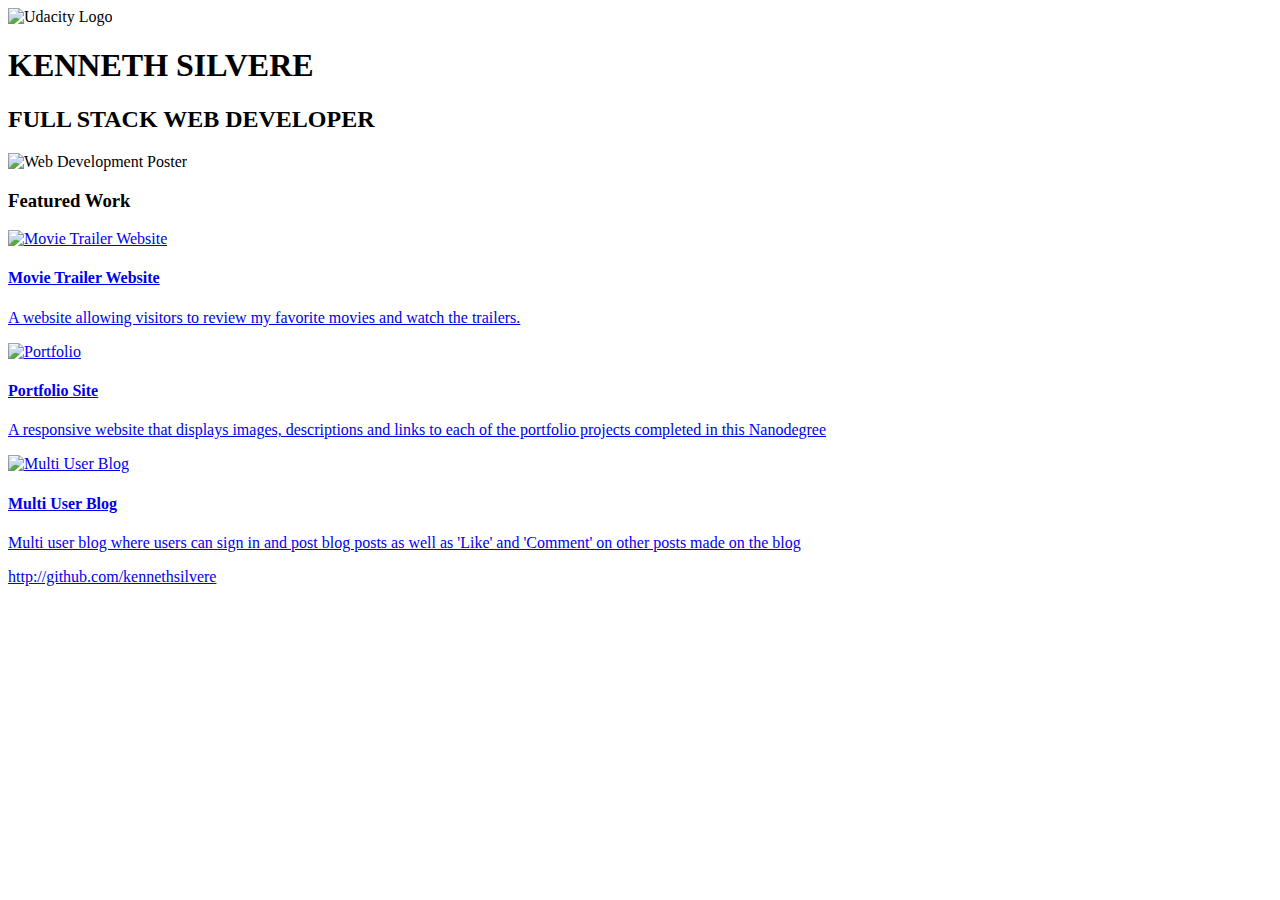
==== index.html @ 944b762e "HTML" ====
<!DOCTYPE HTML>
<html>

	<head>		
		<title>Portfolio Site</title>
		<meta charset="UTF-8">
		<meta name="viewport" content="width=device-width,initial-scale=1">
		<link rel="stylesheet"  href="css/bootstrap.min.css">
		<link rel="stylesheet"  href="css/style.css">
		<link href="https://fonts.googleapis.com/css?family=Lato:300" rel="stylesheet">	
	</head>
	
	<body>
	
		<div class="container">
			
			<div class="row">
					<div class="col-md-6">
						<img class="img-responsive logo" src="images/logo.png" width="100" height="100" alt="Udacity Logo">
					</div>

					<div class="col-md-6">
						<header>
							<h1 class="dev-name">KENNETH SILVERE</h1>
							<h2 class="title">FULL STACK WEB DEVELOPER</h2>
						</header>
					</div>
			</div>
			
			<div class="row">
				<div class="col-md-12">
					<div class="hr"></div>				
				</div>			
			</div>
			
			<div class="row">	
				<div class="col-md-12">					
					<img class="poster-img img-responsive" src="images/web-dev.png" alt="Web Development Poster">		
				</div>
			</div>
		
			
			<div class="row">
				<div class="col-md-12">
					<h3 class="projects-heading">Featured Work</h3>
				</div>
			</div>
			
			
			<div class="row" >			
				<section class="projects-section">
				
					<div class="col-md-4 project">
						<a href="http://github.com/kennethsilvere/Movie-Trailer-Website" target="_blank">
							<img class="project-img project1-img img-responsive" src="images/project1.png" alt="Movie Trailer Website">
							<h4>Movie Trailer Website</h4>
							<p>A website allowing visitors to review my favorite movies and watch the trailers.</p>
						</a>
					</div>

					<div class="col-md-4 project">
						<a href="http://github.com/kennethsilvere/Portfolio-Site" target="_blank">		
							<img class="project-img project2-img img-responsive" src="images/project2.jpg" alt="Portfolio">
							<h4>Portfolio Site</h4>
							<p>A responsive website that displays images, descriptions and links to each of the portfolio projects completed in this Nanodegree</p>
						</a>
					</div>

					<div class="col-md-4 project">
						<a href="http://github.com/kennethsilvere/Multi-User-Blog" target="_blank">
							<img class="project-img project3-img img-responsive" src="images/project3.jpg" alt="Multi User Blog">
							<h4>Multi User Blog</h4>
							<p>Multi user blog where users can sign in and post blog posts as well as 'Like' and 'Comment' on other posts made on the blog</p>
						</a>
					</div>
					
				</section>
			</div>		
			
			<div class="row">			
				<div class="col-md-12">				
					<footer>
						<a href="http://github.com/kennethsilvere" target="_blank">http://github.com/kennethsilvere</a>
					</footer>			
				</div>				
			</div>
			
		</div>
		
	</body>	
</html>
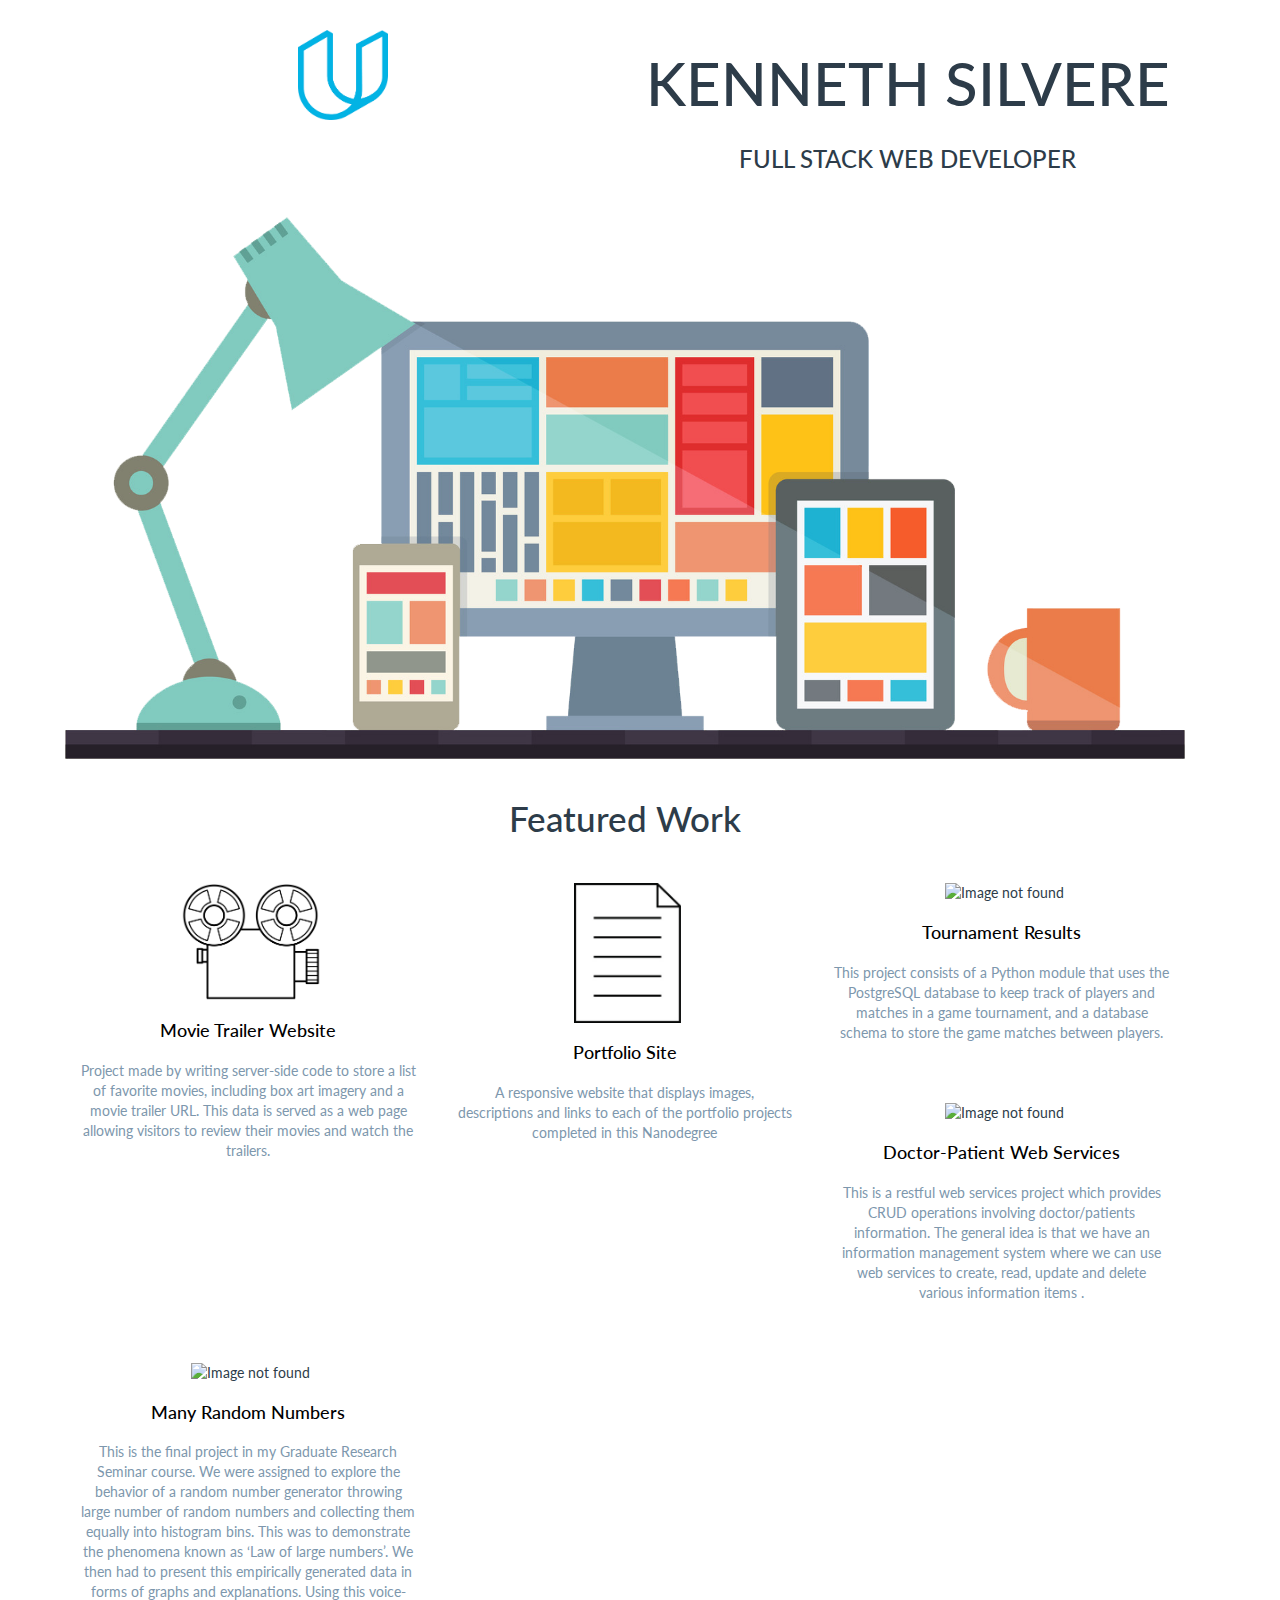
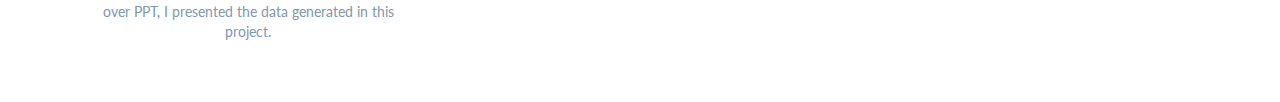
==== commit 7b4da697: "Updated HTML files" ====
--- a/index.html
+++ b/index.html
@@ -1,91 +1,95 @@
 <!DOCTYPE HTML>
 <html>
 
-	<head>		
+	<head>
+		
 		<title>Portfolio Site</title>
 		<meta charset="UTF-8">
 		<meta name="viewport" content="width=device-width,initial-scale=1">
-		<link rel="stylesheet"  href="css/bootstrap.min.css">
-		<link rel="stylesheet"  href="css/style.css">
-		<link href="https://fonts.googleapis.com/css?family=Lato:300" rel="stylesheet">	
+		<link rel="stylesheet" type="text/css" href="css/bootstrap.min.css">
+		<link rel="stylesheet" type="text/css" href="css/style.css">
+		<link href="https://fonts.googleapis.com/css?family=Lato:300" rel="stylesheet">		
+	
 	</head>
 	
 	<body>
 	
 		<div class="container">
-			
 			<div class="row">
-					<div class="col-md-6">
-						<img class="img-responsive logo" src="images/logo.png" width="100" height="100" alt="Udacity Logo">
-					</div>
+				<div class="col-md-6" id="logo">
+					<img src="images/logo.png" width="100" height="100" alt="Image not found">
+				</div>
 
-					<div class="col-md-6">
-						<header>
-							<h1 class="dev-name">KENNETH SILVERE</h1>
-							<h2 class="title">FULL STACK WEB DEVELOPER</h2>
-						</header>
-					</div>
+				<div class="col-md-6">
+					<h1 id="dev-name">KENNETH SILVERE</h1>
+					<h2 id="title">FULL STACK WEB DEVELOPER</h2>
+				</div>
 			</div>
 			
-			<div class="row">
-				<div class="col-md-12">
-					<div class="hr"></div>				
-				</div>			
-			</div>
+			<div class="row" id="hr"></div>
 			
-			<div class="row">	
-				<div class="col-md-12">					
-					<img class="poster-img img-responsive" src="images/web-dev.png" alt="Web Development Poster">		
-				</div>
+			<div class="row">				
+				<img id="poster-img" src="images/web-dev.png" alt="Image not found">			
 			</div>
 		
 			
 			<div class="row">
-				<div class="col-md-12">
-					<h3 class="projects-heading">Featured Work</h3>
-				</div>
+			
+				<h3 id="projects-heading">Featured Work</h3>
+			
 			</div>
 			
 			
-			<div class="row" >			
-				<section class="projects-section">
+			<div class="row" id="projects-section">
+			
+				<div class="col-md-4 project">
+					<a href="http://github.com/kennethsilvere/Movie-Trailer-Website" target="_blank">
+					<img id="project1-img" class="project-img" src="images/project1.png" alt="Image not found">
+					<h4>Movie Trailer Website</h4>
+					<p>Project made by writing server-side code to store a list of favorite movies, including box art imagery and a movie trailer URL. This data is served as a web page allowing visitors to review their movies and watch the trailers.</p>
+					</a>
+				</div>
 				
-					<div class="col-md-4 project">
-						<a href="http://github.com/kennethsilvere/Movie-Trailer-Website" target="_blank">
-							<img class="project-img project1-img img-responsive" src="images/project1.png" alt="Movie Trailer Website">
-							<h4>Movie Trailer Website</h4>
-							<p>A website allowing visitors to review my favorite movies and watch the trailers.</p>
-						</a>
-					</div>
-
-					<div class="col-md-4 project">
-						<a href="http://github.com/kennethsilvere/Portfolio-Site" target="_blank">		
-							<img class="project-img project2-img img-responsive" src="images/project2.jpg" alt="Portfolio">
-							<h4>Portfolio Site</h4>
-							<p>A responsive website that displays images, descriptions and links to each of the portfolio projects completed in this Nanodegree</p>
-						</a>
-					</div>
-
-					<div class="col-md-4 project">
-						<a href="http://github.com/kennethsilvere/Multi-User-Blog" target="_blank">
-							<img class="project-img project3-img img-responsive" src="images/project3.jpg" alt="Multi User Blog">
-							<h4>Multi User Blog</h4>
-							<p>Multi user blog where users can sign in and post blog posts as well as 'Like' and 'Comment' on other posts made on the blog</p>
-						</a>
-					</div>
+				<div class="col-md-4 project">
+					<a href="http://github.com/kennethsilvere/Portfolio-Site" target="_blank">		
+					<img id="project2-img" class="project-img" src="images/project2.jpg" alt="Image not found">
+					<h4>Portfolio Site</h4>
+					<p>A responsive website that displays images, descriptions and links to each of the portfolio projects completed in this Nanodegree</p>
+					</a>
+				</div>
+				
+				<div class="col-md-4 project">
+				
+					<a href="https://github.com/kennethsilvere/Tournament-Results" target="_blank">
+					<img id="project4-img" class="project-img" src="images/project5.jpg" alt="Image not found">
+					<h4>Tournament Results</h4>
+					<p>This project consists of a Python module that uses the PostgreSQL database to keep track of players and matches in a game tournament, and a database schema to store the game matches between players.</p>
+					</a>
+				</div>
 					
-				</section>
-			</div>		
-			
-			<div class="row">			
-				<div class="col-md-12">				
-					<footer>
-						<a href="http://github.com/kennethsilvere" target="_blank">http://github.com/kennethsilvere</a>
-					</footer>			
-				</div>				
+				<div class="col-md-4 project">
+				
+					<a href="https://github.com/kennethsilvere/Doctor-Patient-Web-Services" target="_blank">
+					<img id="project3-img" class="project-img" src="images/project3.png" alt="Image not found">
+					<h4>Doctor-Patient Web Services</h4>
+					<p>This is a restful web services project which provides CRUD operations involving doctor/patients information. The general idea is that we have an information management system where we can use web services to create, read, update and delete various information items .</p>
+					</a>
+				</div>
+				
+				<div class="col-md-4 project">
+				
+					<a href="https://www.dropbox.com/s/pok4oo8qbvjhz6l/silvereHW4.pptx?dl=0" target="_blank">
+					<img id="project3-img" class="project-img" src="images/project5.png" alt="Image not found">
+					<h4>Many Random Numbers</h4>
+					<p>This is the final project in my Graduate Research Seminar course. We were assigned to explore the behavior of a random number generator throwing large number of random numbers and collecting them equally into histogram bins. This was to demonstrate the phenomena known as ‘Law of large numbers’. We then had to present this empirically generated data in forms of graphs and explanations. Using this voice-over PPT, I presented the data generated in this project.</p>
+					</a>
+				</div>
+				
+				
 			</div>
 			
 		</div>
 		
+		
 	</body>	
 </html>--- a/css/style.css
+++ b/css/style.css
@@ -0,0 +1,161 @@
+* {
+	padding: 5px;
+	position: relative;
+	font-family: "Lato", sans-serif;	
+	text-align: center;
+	max-width: 100%;
+	color: #2d3c49;
+}
+
+.container {
+	margin: auto;	
+}
+
+.projects-section {
+	margin-top: 10px;	
+}
+
+.logo {	
+	text-align: left;	
+}
+
+.dev-name {
+	text-align: right;
+}
+
+.title {
+	text-align: right;
+}
+
+
+.hr {
+	padding: 0;
+	height: 3px;
+	max-width: 100%;
+	background-color: #7d97ad;
+}
+
+.poster-img {
+	max-width: 100%;
+	max-height: 400px;
+}
+
+.projects-heading {
+	text-align: left;
+	color: #7d97ad;
+}
+
+.project {
+	margin-top: 10px;
+}
+
+.project-img {
+	max-height: 150px;
+	max-width: 150px;
+	align-self: center;
+}
+
+.project1-img {
+	margin-top: 20px;
+}
+
+.project3-img {	
+	margin-top: 50px;
+}
+
+header{
+	display: inline;
+}
+
+h1 {
+	font-size: 4.3em;
+}
+
+h2 {
+	font-size: 1.7em;
+}
+
+h3 {
+	font-size: 2.5em;
+}
+
+p {
+	color: #7d97ad;
+}
+
+
+a {
+	color: black;
+	text-decoration: none;	
+}
+
+a:hover {
+	text-decoration: none;
+	color: #02b3e4;
+}
+
+
+a:visited {
+	text-decoration: none;
+}
+
+
+footer {
+	margin-top: 40px;
+	border-top-style: solid;
+	border-top-width: 1px;
+	border-top-color: #7d97ad;
+}
+
+
+@media screen and (max-width:995px) {	
+	
+		.dev-name {
+			font-size: 2.7em;
+			text-align: left;
+		}
+
+		.title {
+			font-size: 1.2em;
+			text-align: left;
+		}
+		
+		.project {
+			margin-bottom: 50px;
+		}
+	
+		.project-img {
+			padding: 0;
+		}
+	
+		.project2-img {
+			margin-top: 30px;
+		}
+		
+		h3,h4 {
+			font-size: 2em;
+		}
+	
+}
+
+
+@media screen and (max-width:600px) {
+	
+		.project {
+			margin-bottom: 0px;
+		}
+	
+		.project-img {
+			padding: 0px;
+			max-height: 150px;
+			max-width: 150px;
+			align-self: center;
+		}
+	
+		h4 {
+			font-size: 1.3em;
+			padding: 0px;
+		}
+	
+}
+
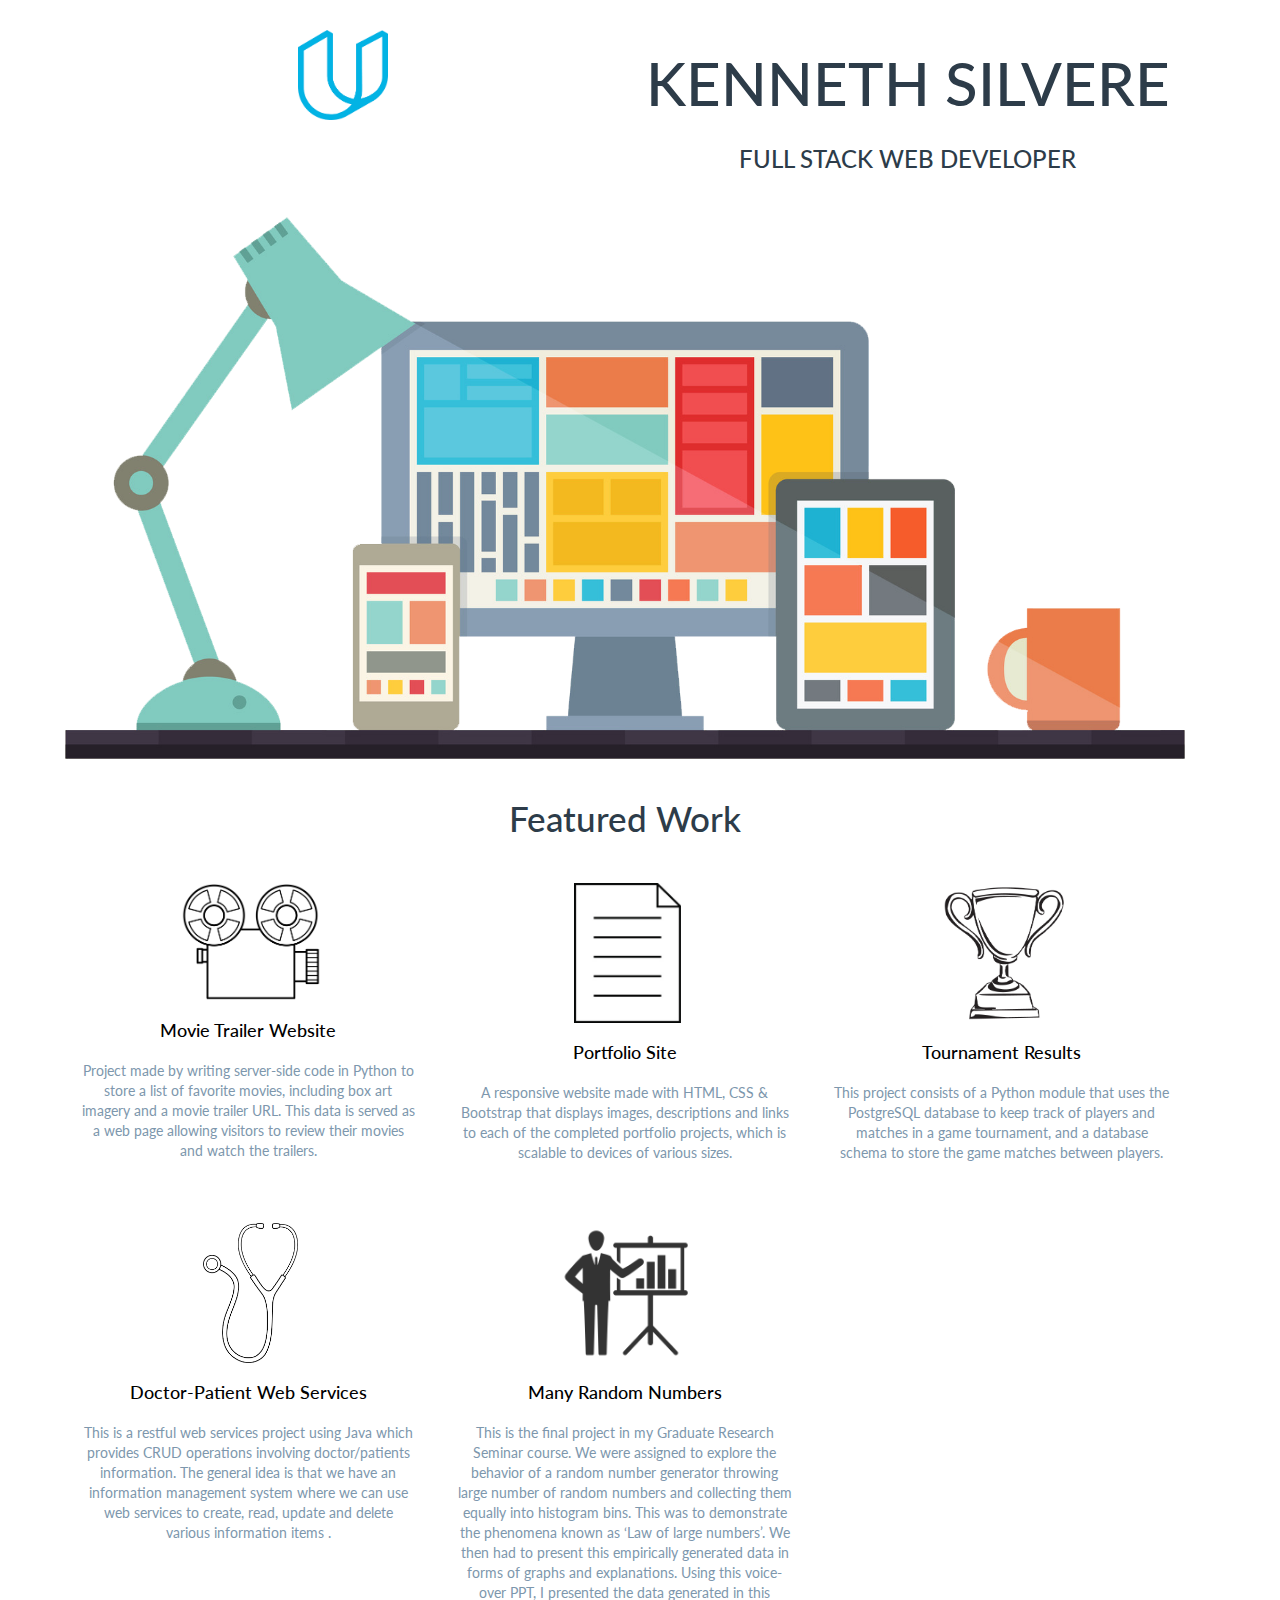
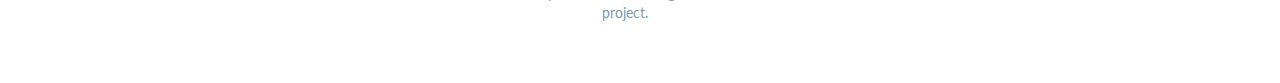
==== commit fb768a7c: "Updated HTML files" ====
--- a/index.html
+++ b/index.html
@@ -46,7 +46,7 @@
 					<a href="http://github.com/kennethsilvere/Movie-Trailer-Website" target="_blank">
 					<img id="project1-img" class="project-img" src="images/project1.png" alt="Image not found">
 					<h4>Movie Trailer Website</h4>
-					<p>Project made by writing server-side code to store a list of favorite movies, including box art imagery and a movie trailer URL. This data is served as a web page allowing visitors to review their movies and watch the trailers.</p>
+					<p>Project made by writing server-side code in Python to store a list of favorite movies, including box art imagery and a movie trailer URL. This data is served as a web page allowing visitors to review their movies and watch the trailers.</p>
 					</a>
 				</div>
 				
@@ -54,7 +54,7 @@
 					<a href="http://github.com/kennethsilvere/Portfolio-Site" target="_blank">		
 					<img id="project2-img" class="project-img" src="images/project2.jpg" alt="Image not found">
 					<h4>Portfolio Site</h4>
-					<p>A responsive website that displays images, descriptions and links to each of the portfolio projects completed in this Nanodegree</p>
+					<p>A responsive website made with HTML, CSS & Bootstrap that displays images, descriptions and links to each of the completed portfolio projects, which is scalable to devices of various sizes.</p>
 					</a>
 				</div>
 				
@@ -72,7 +72,7 @@
 					<a href="https://github.com/kennethsilvere/Doctor-Patient-Web-Services" target="_blank">
 					<img id="project3-img" class="project-img" src="images/project3.png" alt="Image not found">
 					<h4>Doctor-Patient Web Services</h4>
-					<p>This is a restful web services project which provides CRUD operations involving doctor/patients information. The general idea is that we have an information management system where we can use web services to create, read, update and delete various information items .</p>
+					<p>This is a restful web services project using Java which provides CRUD operations involving doctor/patients information. The general idea is that we have an information management system where we can use web services to create, read, update and delete various information items .</p>
 					</a>
 				</div>
 				
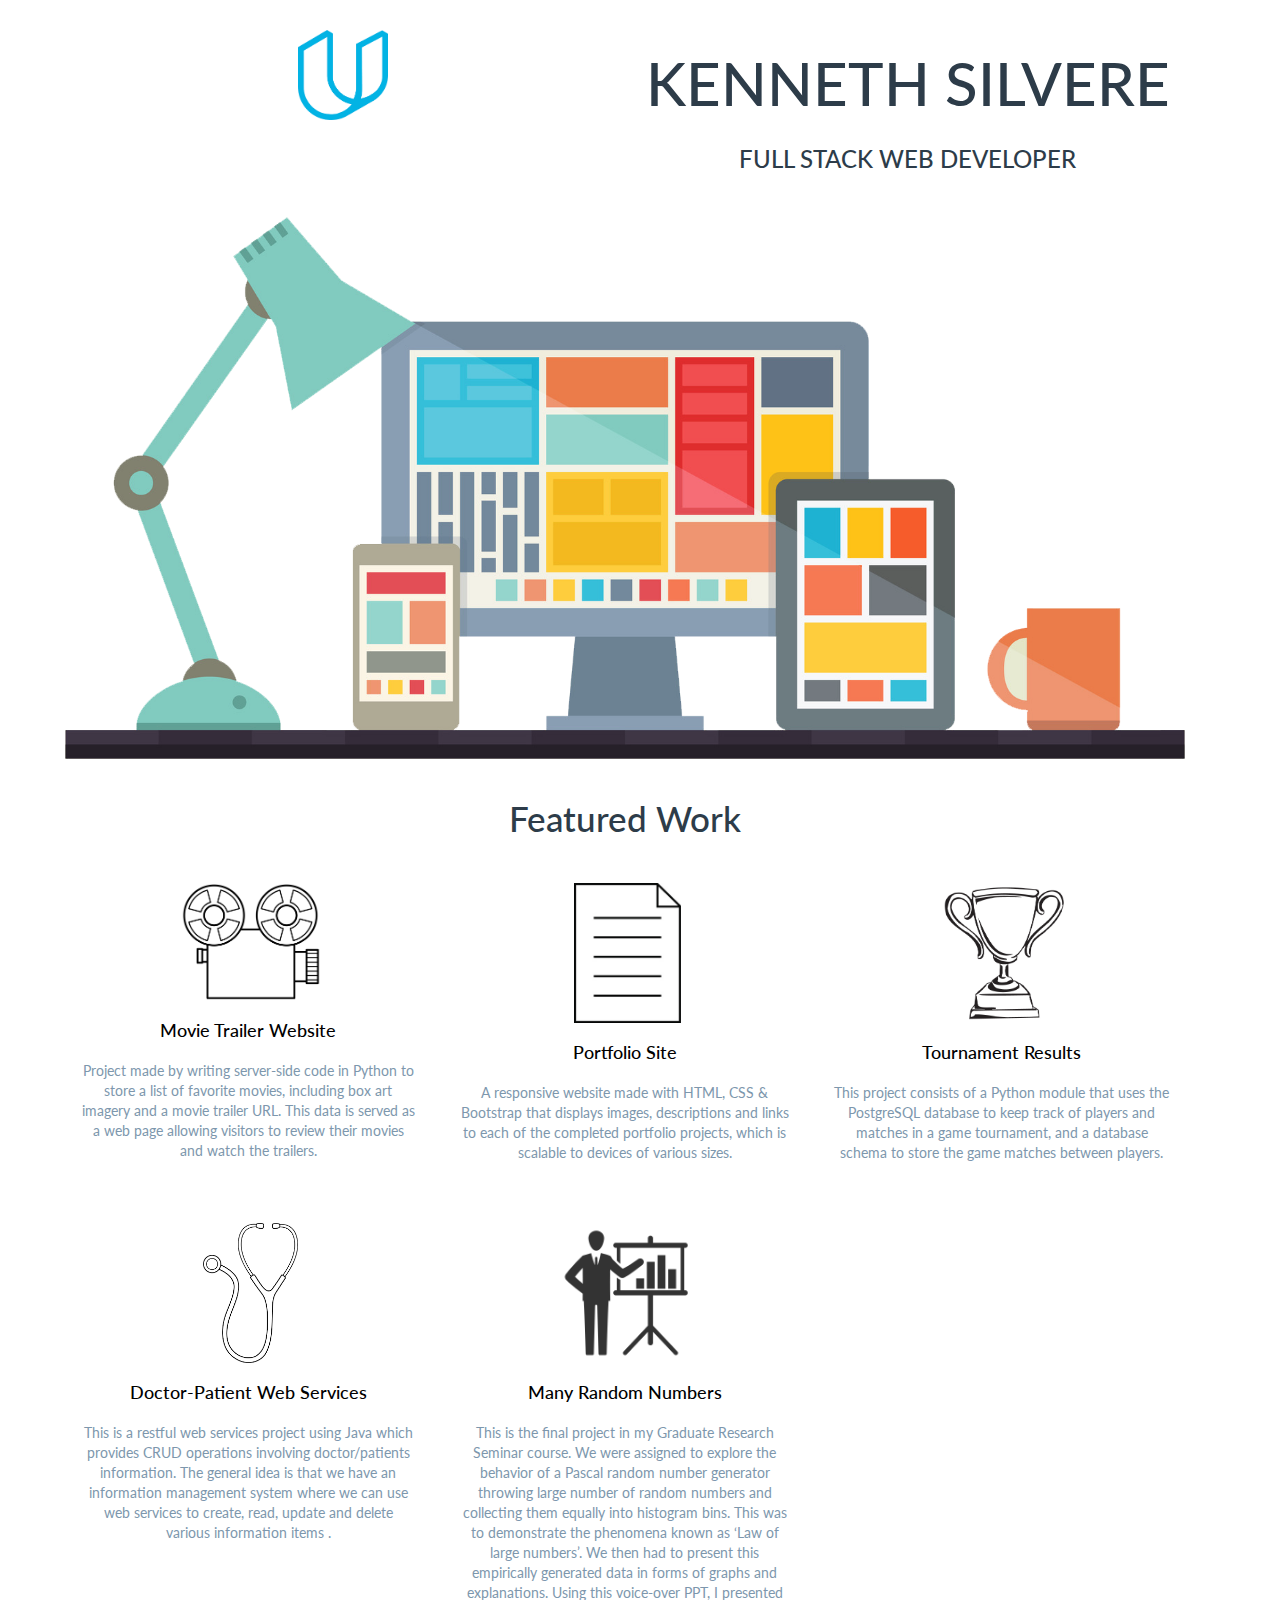
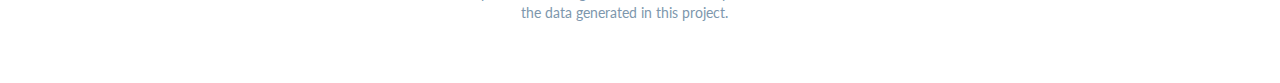
==== commit fd8f6bb7: "Updated HTML files" ====
--- a/index.html
+++ b/index.html
@@ -81,7 +81,7 @@
 					<a href="https://www.dropbox.com/s/pok4oo8qbvjhz6l/silvereHW4.pptx?dl=0" target="_blank">
 					<img id="project3-img" class="project-img" src="images/project5.png" alt="Image not found">
 					<h4>Many Random Numbers</h4>
-					<p>This is the final project in my Graduate Research Seminar course. We were assigned to explore the behavior of a random number generator throwing large number of random numbers and collecting them equally into histogram bins. This was to demonstrate the phenomena known as ‘Law of large numbers’. We then had to present this empirically generated data in forms of graphs and explanations. Using this voice-over PPT, I presented the data generated in this project.</p>
+					<p>This is the final project in my Graduate Research Seminar course. We were assigned to explore the behavior of a Pascal random number generator throwing large number of random numbers and collecting them equally into histogram bins. This was to demonstrate the phenomena known as ‘Law of large numbers’. We then had to present this empirically generated data in forms of graphs and explanations. Using this voice-over PPT, I presented the data generated in this project.</p>
 					</a>
 				</div>
 				
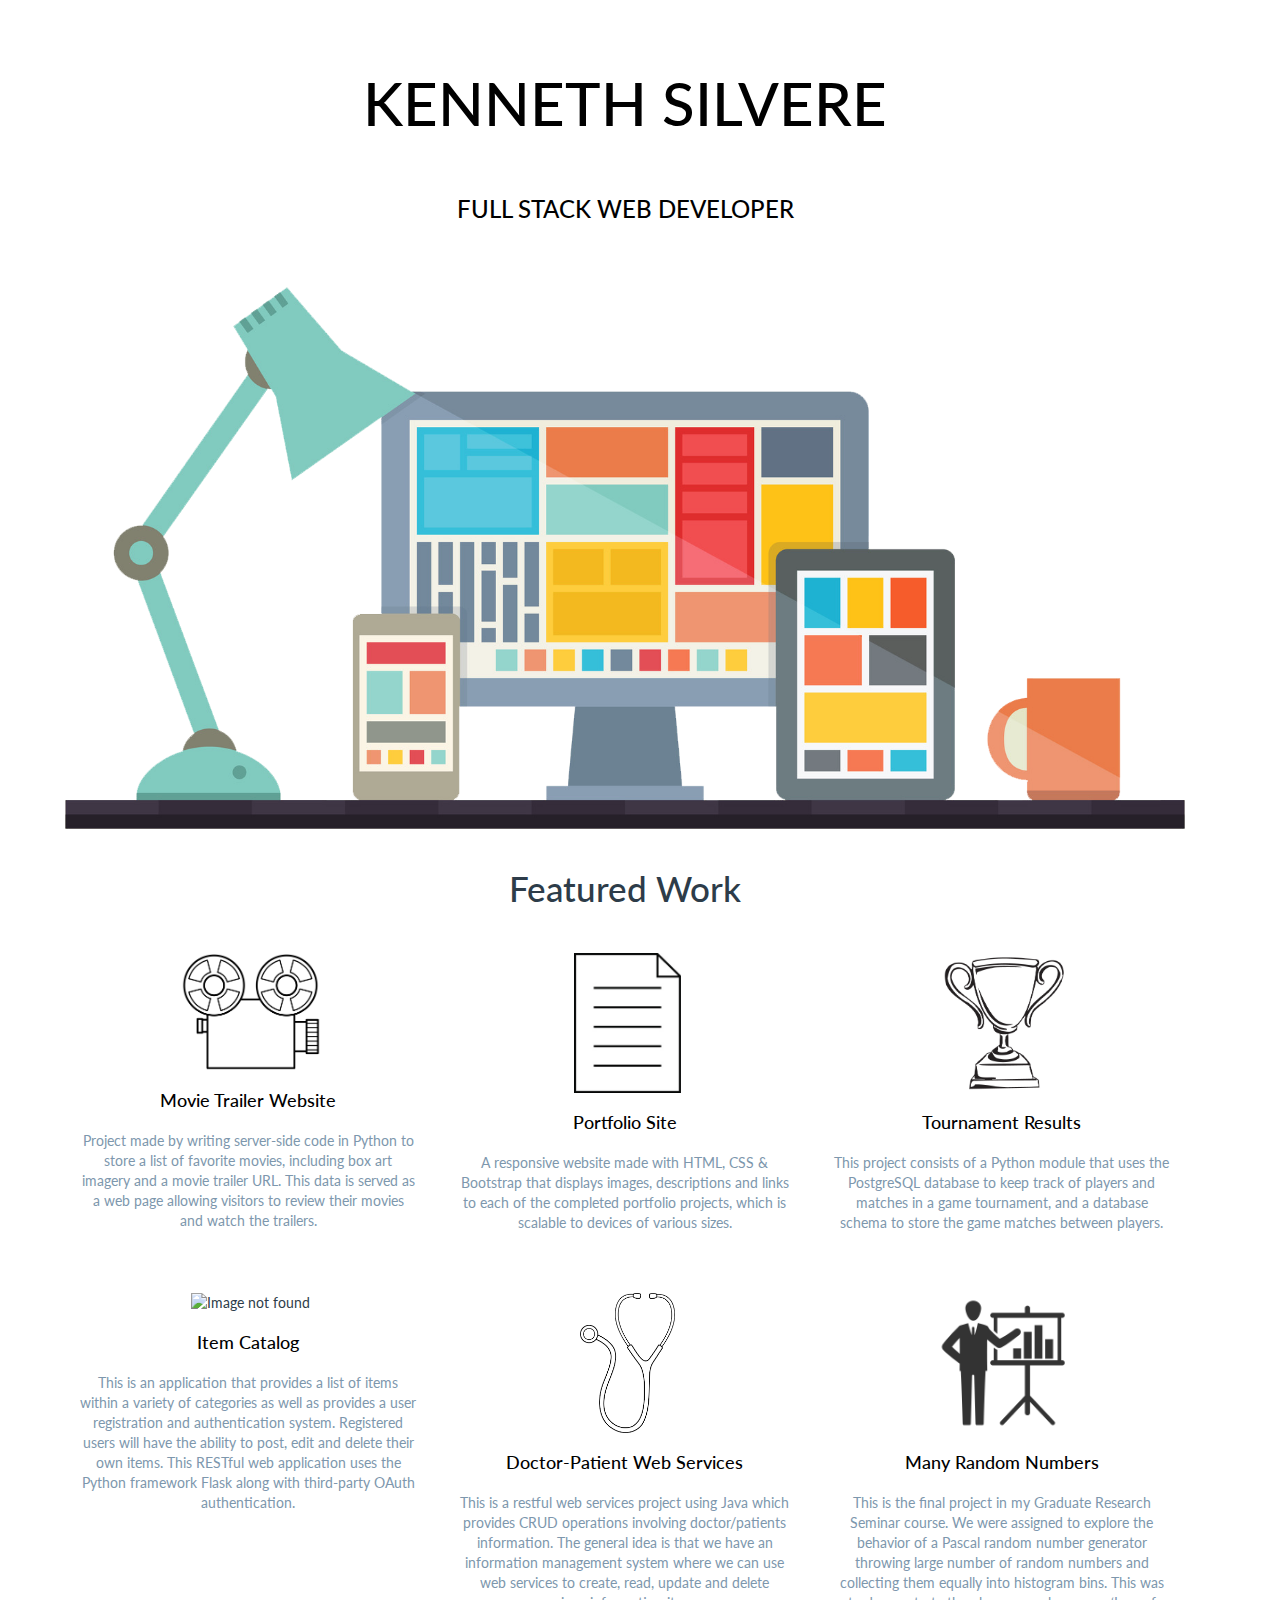
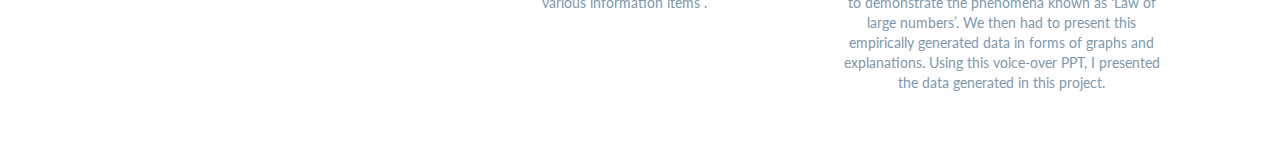
==== commit 5556a8d6: "update : remove udacity logo" ====
--- a/index.html
+++ b/index.html
@@ -16,14 +16,14 @@
 	
 		<div class="container">
 			<div class="row">
-				<div class="col-md-6" id="logo">
-					<img src="images/logo.png" width="100" height="100" alt="Image not found">
+				
+				<div class="col-md-12">
+					<a href="https://www.linkedin.com/in/kennethsilvere/" target="_blank"><h1 id="dev-name">KENNETH SILVERE</h1></a>
+					<a href="https://github.com/kennethsilvere" target="_blank"><h2 id="title">FULL STACK WEB DEVELOPER</h2></a>
 				</div>
+				
 
-				<div class="col-md-6">
-					<h1 id="dev-name">KENNETH SILVERE</h1>
-					<h2 id="title">FULL STACK WEB DEVELOPER</h2>
-				</div>
+				
 			</div>
 			
 			<div class="row" id="hr"></div>
@@ -69,6 +69,15 @@
 					
 				<div class="col-md-4 project">
 				
+					<a href="https://github.com/kennethsilvere/Item-Catalog" target="_blank">
+					<img id="project6-img" class="project-img" src="images/catalog.png" alt="Image not found">
+					<h4>Item Catalog</h4>
+					<p>This is an application that provides a list of items within a variety of categories as well as provides a user registration and authentication system. Registered users will have the ability to post, edit and delete their own items. This RESTful web application uses the Python framework Flask along with third-party OAuth authentication.</p>
+					</a>
+				</div>
+				
+				<div class="col-md-4 project">
+				
 					<a href="https://github.com/kennethsilvere/Doctor-Patient-Web-Services" target="_blank">
 					<img id="project3-img" class="project-img" src="images/project3.png" alt="Image not found">
 					<h4>Doctor-Patient Web Services</h4>
